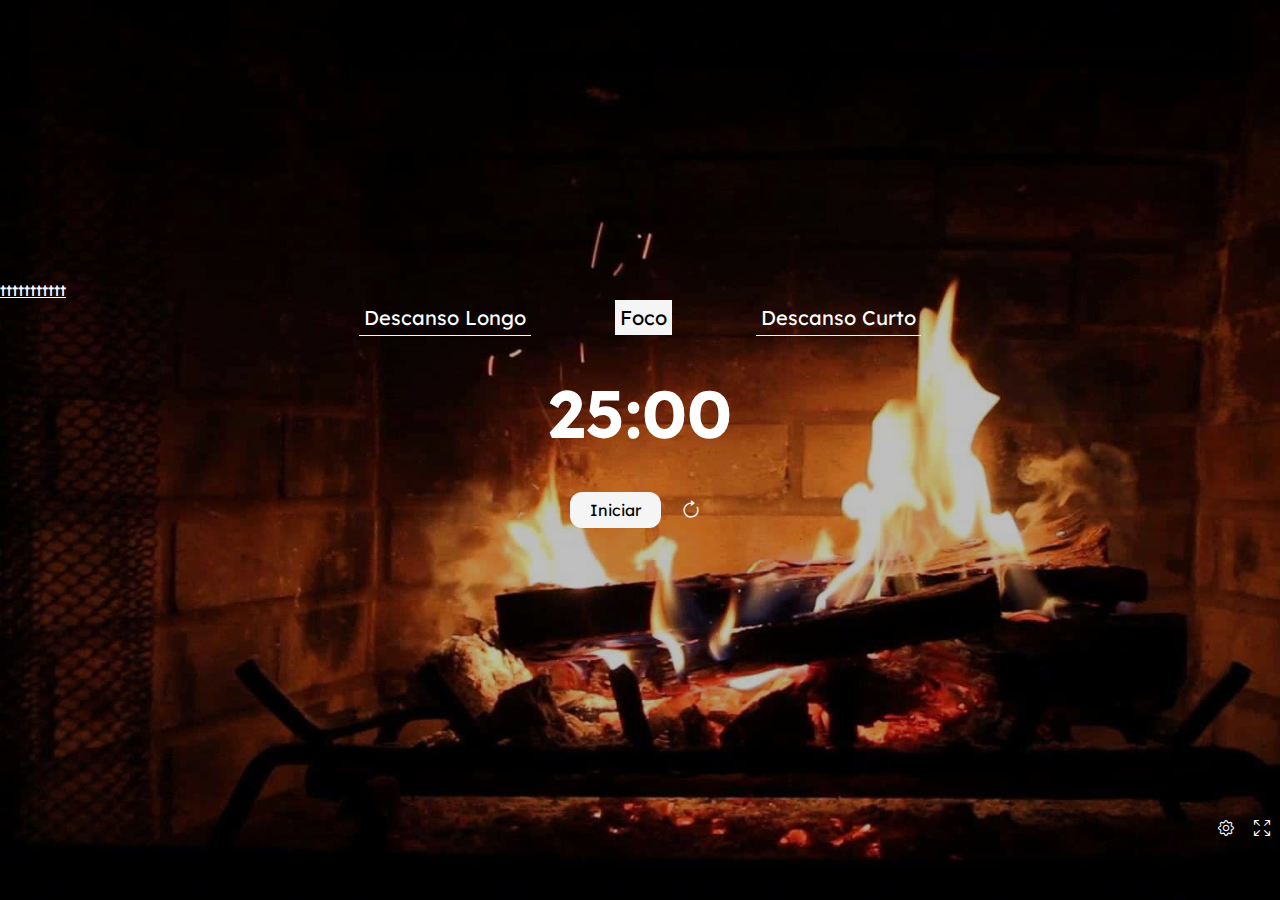
==== index.html @ 8c8f6d82 "teste" ====
<!DOCTYPE html>
<html lang="pt-br">

<head>
  <meta charset="UTF-8">
  <meta name="viewport" content="width=device-width, initial-scale=1.0">
  <link href="./style.css" rel="stylesheet" type="text/css" />
  <link rel="stylesheet" href="https://cdn.jsdelivr.net/npm/bootstrap-icons@1.8.1/font/bootstrap-icons.css">
  <script src="https://ajax.googleapis.com/ajax/libs/jquery/3.6.0/jquery.min.js"></script>
  <title>Pomodoro</title>
</head>

<body>
  <main id="container">
    <a href="./test.html">ttttttttttt</a>
    <div id="main-container">
      <div id="botoes">
        <button class="btn btn-descanso" id="btn_long">Descanso Longo</button>
        <button class="btn ativo" id="btn_timer">Foco</button>
        <button class="btn btn-descanso" id="btn_short">Descanso Curto</button>
      </div>
      <div id="timer">
        <p id="tempo">25:00</p>
      </div>
      <div class="f1 funcoes">
        <button type="button" id="btn-iniciar" onclick="iniciarContagem()">Iniciar</button>
        <button type="button" class="hidden"  id="btn-parar" onclick="pararContagem()">Pausar</button>
        <i class="bi bi-arrow-clockwise funcao"></i>
      </div>
    </div>
  </main>
  <div id="end-container" class="f2 funcoes">
    <i class="bi bi-gear funcao"></i>
    <i class="bi bi-arrows-fullscreen funcao"></i>
  </div>


  <script src="./script.js"></script>
</body>

</html>
---- style.css ----
@import url('https://fonts.googleapis.com/css2?family=Average+Sans&family=Josefin+Sans:ital,wght@0,100..700;1,100..700&family=Julius+Sans+One&family=Lexend+Deca:wght@100..900&display=swap');

*{
  color: white;
  font-family: 'Lexend Deca';
}

body{
  margin: 0;
  background-color: rgba(0, 0, 0, 0.25);
  background-image: url('./imagens/fireplace.jpg');
  background-blend-mode: color;
  background-size: cover;
  background-repeat: no-repeat;
  background-attachment: fixed;
}

main{
  height: 90vh;
  width: 100%;
  display: flex;
  justify-content: center;
  flex-direction: column;
}

#main-container{
  display: flex;
  align-items: center;
  flex-direction: column;
}

.btn {
  display: inline-block;
  z-index: 1;
  position: relative;  
  padding: 5px;
  margin: 0 40px;
  border: none;
  border-bottom: 1px solid whitesmoke;
  background-color: transparent;
  outline: none;
  font-size: 20px;
  cursor: pointer;
}

.btn:hover{
  border: none;
  background-color: whitesmoke;
  color: black;
  transition: background-color 0.5s ease-in-out;
}

.ativo{
  border: none;
  background-color: whitesmoke;
  color: black;
}

#btn-iniciar, #btn-parar{  
  border: none;
  border-radius: 12px;
  outline: none;
  background-color: whitesmoke;
  color: black;
  font-weight: normal;
  padding: 8px 20px;
  margin-right: 10px;
  font-size: 12pt;
}

#tempo{
  font-weight: bold;
  font-size: 50pt;
}

p{
  margin: 35px;
}

.f1 {
  display: flex;
  align-items: center;
  justify-content: center;
}

.f2 {
  display: flex;
  align-items: flex-end;
  justify-content: flex-end;
}

.bi::before {
  margin: 10px;
  font-size: 12pt;
}
.bi-arrow-clockwise::before {
  font-size: 15pt;
}

#btn-iniciar:hover, #btn-parar:hover{
  border: 1px solid whitesmoke;
  outline: none;
  background-color: rgba(0, 0, 0, 0.5);
  color: whitesmoke;
  transition: background-color 0.5s ease-in-out;
}

.hidden{
  display: none;
}



/* FULL SCREEN */


/* ------------------------------------------------------------------ */
/* #nav i{
  display: flex;
  
}
#setting-container{
  width: auto;
  height: 600px;
  background-color: yellow;
  display: flex;
  justify-content: flex-end;
  flex-direction: row;
  
}
#setting-nav{
  background-color: yellow;
}
#setting-tema{
  background-color: blue;
}
#setting-cronometro{
  background-color: green;
} */
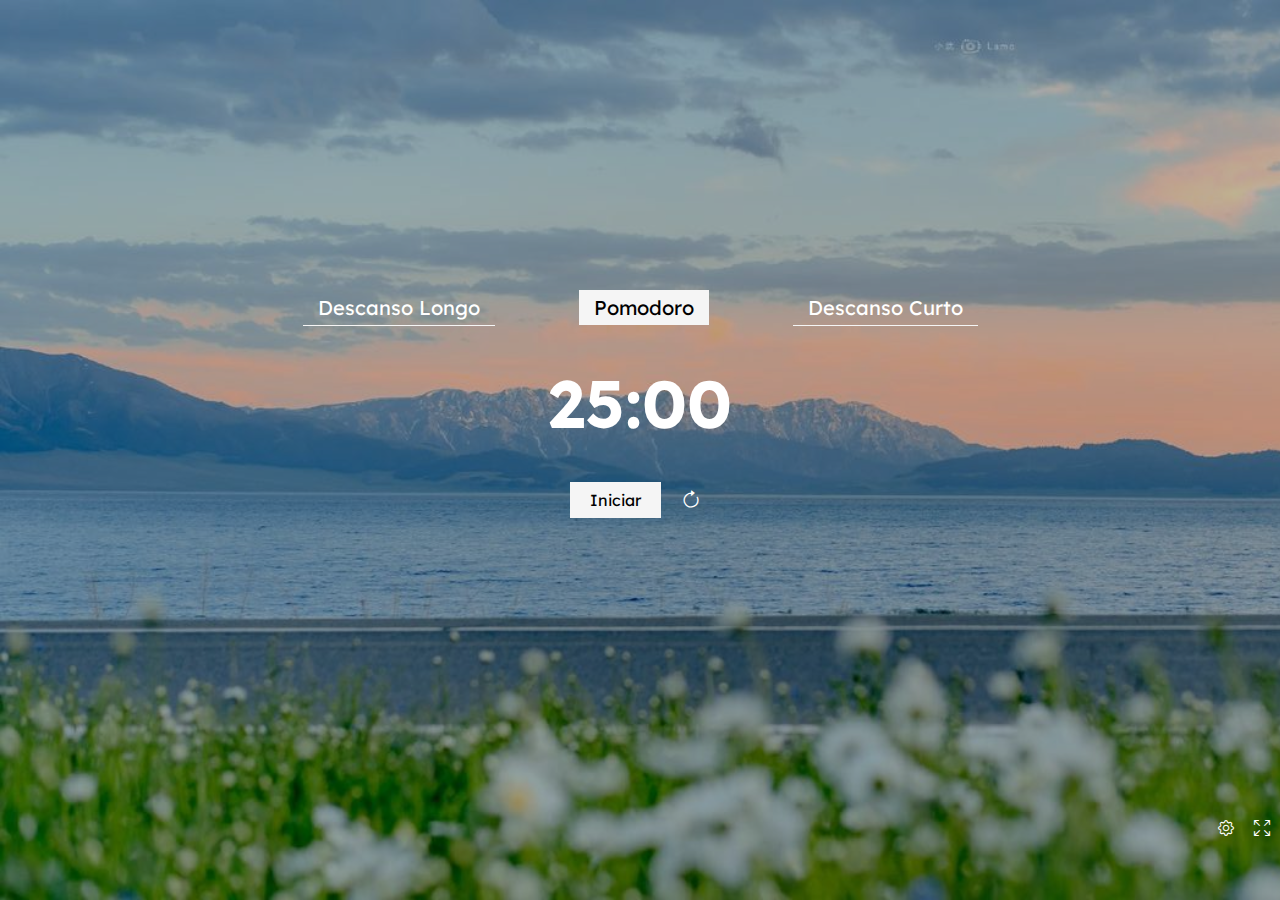
==== commit e0c8b394: "tela cheia e botoes" ====
--- a/index.html
+++ b/index.html
@@ -12,24 +12,23 @@
 
 <body>
   <main id="container">
-    <a href="./test.html">ttttttttttt</a>
     <div id="main-container">
       <div id="botoes">
         <button class="btn btn-descanso" id="btn_long">Descanso Longo</button>
-        <button class="btn ativo" id="btn_timer">Foco</button>
+        <button class="btn ativo" id="btn_timer">Pomodoro</button>
         <button class="btn btn-descanso" id="btn_short">Descanso Curto</button>
       </div>
       <div id="timer">
         <p id="tempo">25:00</p>
       </div>
-      <div class="f1 funcoes">
+      <div class="funcoes f1">
         <button type="button" id="btn-iniciar" onclick="iniciarContagem()">Iniciar</button>
         <button type="button" class="hidden"  id="btn-parar" onclick="pararContagem()">Pausar</button>
         <i class="bi bi-arrow-clockwise funcao"></i>
       </div>
     </div>
   </main>
-  <div id="end-container" class="f2 funcoes">
+  <div id="end-container" class="funcoes f2">
     <i class="bi bi-gear funcao"></i>
     <i class="bi bi-arrows-fullscreen funcao"></i>
   </div>
--- a/style.css
+++ b/style.css
@@ -8,14 +8,14 @@
 body{
   margin: 0;
   background-color: rgba(0, 0, 0, 0.25);
-  background-image: url('./imagens/fireplace.jpg');
+  background-image: url('./imagens/paisagem2.jpg');
   background-blend-mode: color;
   background-size: cover;
   background-repeat: no-repeat;
   background-attachment: fixed;
 }
 
-main{
+ main{
   height: 90vh;
   width: 100%;
   display: flex;
@@ -33,7 +33,7 @@
   display: inline-block;
   z-index: 1;
   position: relative;  
-  padding: 5px;
+  padding: 5px 15px;
   margin: 0 40px;
   border: none;
   border-bottom: 1px solid whitesmoke;
@@ -44,9 +44,15 @@
 }
 
 .btn:hover{
-  border: none;
+  /* border: none;
   background-color: whitesmoke;
   color: black;
+  transition: background-color 0.5s ease-in-out; */
+  
+  border: 1px solid whitesmoke;
+  outline: none;
+  background-color: rgba(0, 0, 0, 0.5);
+  color: whitesmoke;
   transition: background-color 0.5s ease-in-out;
 }
 
@@ -58,7 +64,6 @@
 
 #btn-iniciar, #btn-parar{  
   border: none;
-  border-radius: 12px;
   outline: none;
   background-color: whitesmoke;
   color: black;
@@ -66,6 +71,18 @@
   padding: 8px 20px;
   margin-right: 10px;
   font-size: 12pt;
+}
+
+#btn-iniciar:hover, #btn-parar:hover{
+  border: 1px solid whitesmoke;
+  outline: none;
+  background-color: rgba(0, 0, 0, 0.5);
+  color: whitesmoke;
+  transition: background-color 0.5s ease-in-out;
+}
+
+.hidden{
+  display: none;
 }
 
 #tempo{
@@ -95,45 +112,4 @@
 }
 .bi-arrow-clockwise::before {
   font-size: 15pt;
-}
-
-#btn-iniciar:hover, #btn-parar:hover{
-  border: 1px solid whitesmoke;
-  outline: none;
-  background-color: rgba(0, 0, 0, 0.5);
-  color: whitesmoke;
-  transition: background-color 0.5s ease-in-out;
-}
-
-.hidden{
-  display: none;
-}
-
-
-
-/* FULL SCREEN */
-
-
-/* ------------------------------------------------------------------ */
-/* #nav i{
-  display: flex;
-  
-}
-#setting-container{
-  width: auto;
-  height: 600px;
-  background-color: yellow;
-  display: flex;
-  justify-content: flex-end;
-  flex-direction: row;
-  
-}
-#setting-nav{
-  background-color: yellow;
-}
-#setting-tema{
-  background-color: blue;
-}
-#setting-cronometro{
-  background-color: green;
-} */+}